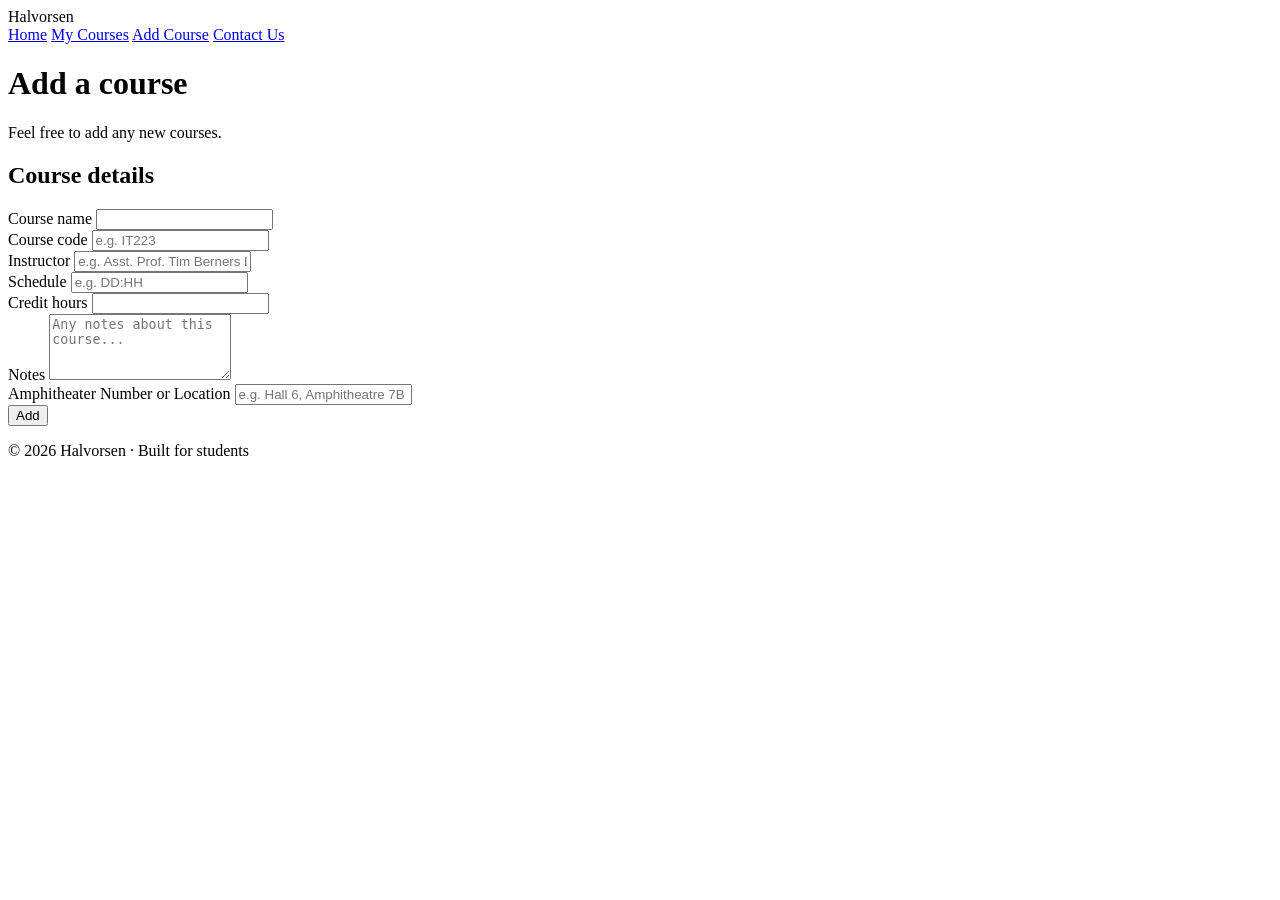
==== add-course.html @ db1ec0a3 "Add files via upload" ====
<!DOCTYPE html>
<html lang="en">
<head>
    <!-- Metadata about the page -->
    <meta charset="UTF-8">
    <title>Halvorsen - Add a course</title>

    <!-- Icon configuration -->
    <link rel="icon" type="image/x-icon" href="assets/favicon.ico">

    <!-- Font family -->
    <link href="https://fonts.googleapis.com/css2?family=Inter:wght@400;500;600&family=JetBrains+Mono:wght@400;500&display=swap" rel="stylesheet">

    <!-- Link to the .css file -->
    <link rel="stylesheet" href="css/style.css">
</head>
<body>

<!-- Header -->
<header>
    <!--  <img src="/LogoHEADER.png" alt="Halvorsen" class="logo-img">  -->
    <span class="logo-name">Halvorsen</span>
    <nav>
        <a href="index.html">Home</a>
        <a href="courses.html">My Courses</a>
        <a href="add-course.html" class="active">Add Course</a>
        <a href="contact.html">Contact Us</a>
    </nav>
</header>

<div class="hero">
    <h1>Add a course</h1>
    <p>Feel free to add any new courses.</p>

</div>
<main>
        <!--  Adding a course form -->
        <div class="ac-form">
            <h2 class="ac_form-title">Course details</h2>
<!-- Course name row  -->
            <div class="ac_form-row">
                <label class="ac_form-label">Course name</label>
                <input class="ac_form-input" type="text">
            </div>
<!-- Course code row    -->
            <div class="ac_form-row">
                <label class="ac_form-label">Course code</label>
                <input class="ac_form-input mono" type="text" placeholder="e.g. IT223">
            </div>
<!-- Instructor       -->
            <div class="ac_form-row">
                <label class="ac_form-label">Instructor</label>
                <input class="ac_form-input"  type="text" placeholder="e.g. Asst. Prof. Tim Berners Lee">
            </div>

<!-- Schedule row -->
            <div class="ac_form-row">
                <label class="ac_form-label">Schedule</label>
                <input class="ac_form-input" rows="2" type="text" placeholder="e.g. DD:HH" >
            </div>
<!-- Credits -->
            <div class="ac_form-row">
                <label class="ac_form-label">Credit hours</label>
                <input class="ac_form-input"  type="text">
            </div>
<!-- Notes -->
            <div class="ac_form-row">
                <label class="ac_form-label">Notes</label>
                <textarea class="ac_form-input" rows="4" placeholder="Any notes about this course..."></textarea>
            </div>
<!--Amphitheater  -->
            <div class="ac_form-row">
                <label class="ac_form-label">Amphitheater Number or Location</label>
                <input class="ac_form-input"  type="text" placeholder="e.g. Hall 6, Amphitheatre 7B">
            </div>

            <button class="submit-btn">Add</button>
        </div>

</main>

<footer>
    <p>© 2026 Halvorsen · Built for students</p>
</footer>
</body>
</html>
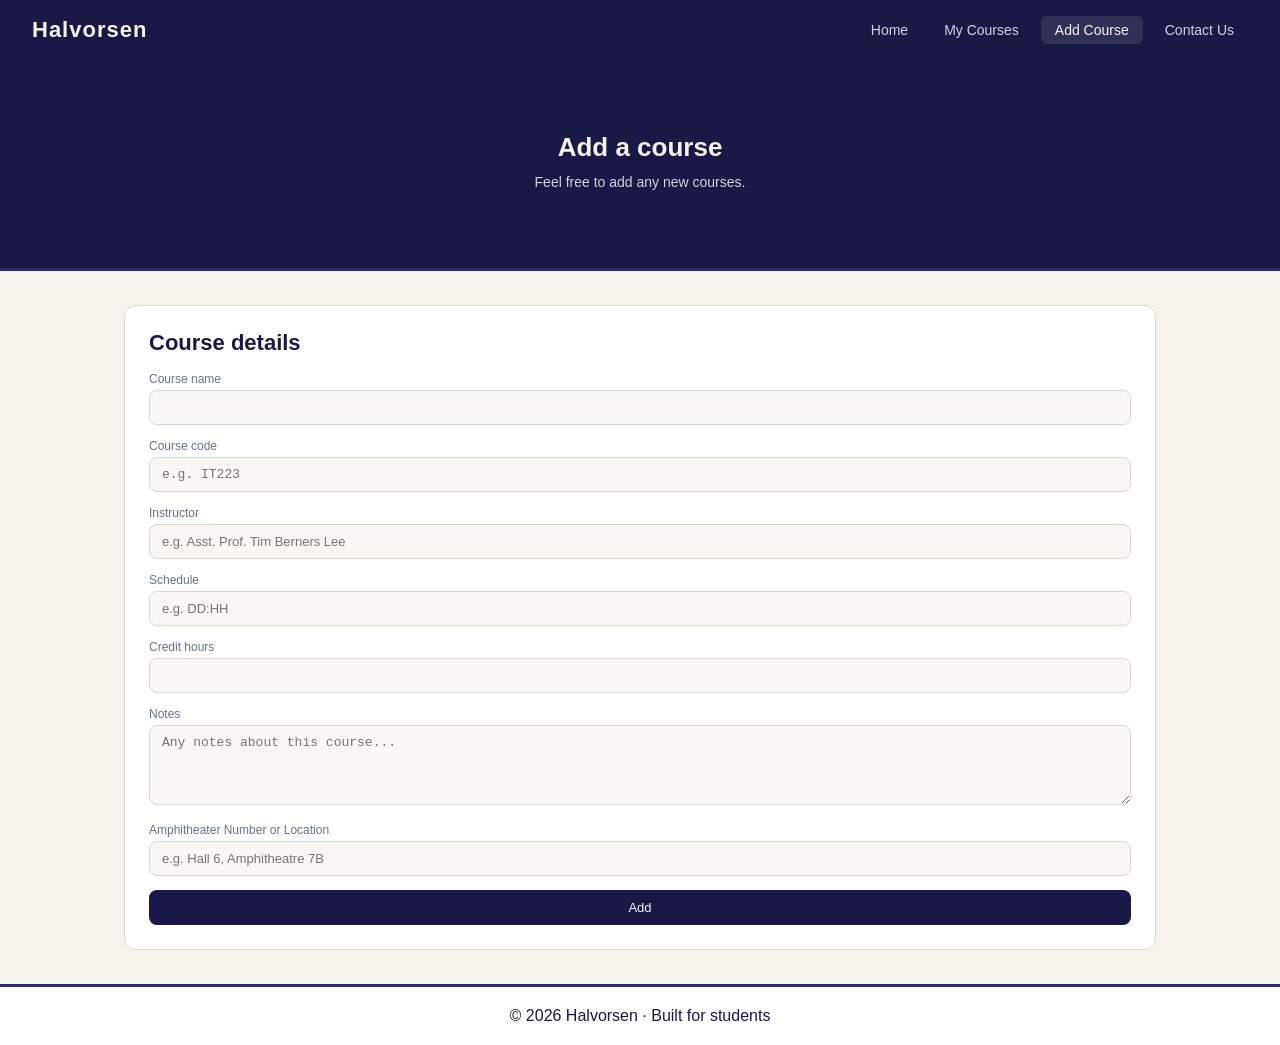
==== commit c2fbc0b2: "Update add-course.html" ====
--- a/add-course.html
+++ b/add-course.html
@@ -4,7 +4,7 @@
     <!-- Metadata about the page -->
     <meta charset="UTF-8">
     <title>Halvorsen - Add a course</title>
-
+    <meta name="viewport" content="width=device-width, initial-scale=1.0">
     <!-- Icon configuration -->
     <link rel="icon" type="image/x-icon" href="assets/favicon.ico">
 
@@ -83,4 +83,4 @@
     <p>© 2026 Halvorsen · Built for students</p>
 </footer>
 </body>
-</html>+</html>
--- a/css/style.css
+++ b/css/style.css
@@ -0,0 +1,723 @@
+body {
+    font-family: 'Inter', sans-serif;
+}
+
+.course-code, .student-id {
+    font-family: 'JetBrains Mono', monospace;
+}
+
+/* Margins */
+* {
+    margin: 0;
+    padding: 0;
+    box-sizing: border-box;
+}
+
+
+body {
+    min-height: 100vh;
+    display: flex;
+    flex-direction: column;
+}
+
+/* To center any paragraph */
+.centered-content {
+    flex: 1;
+    display: flex;
+    justify-content: center;
+    align-items: center;
+    text-align: center;
+    padding: 1rem;
+}
+
+
+
+.image-with-caption img {
+    display: flex;
+    max-width: 56%;
+    height: auto;
+    justify-content: center;
+    align-items: center;
+    border-radius: 6px;
+    gap: 40px;
+    /* Optional rounded corners */
+}
+
+
+
+/* Hero section */
+.hero {
+    background-color: #1e293b;
+    padding: 60px 24px;
+    text-align: center;
+}
+
+.hero p {
+    color: #94a3b8;
+    font-size: 16px;
+    line-height: 1.8;
+}
+
+.hero strong {
+    color: #ffffff;
+    font-size: 32px;
+    font-weight: 600;
+    display: block;
+    margin: 8px 0;
+}
+
+/* ── Variables ── */
+:root {
+    --navy: #2D2B6B;
+    --offwhite: #F5F3EB;
+    --navy-muted: #4a4899;
+    --text-muted: #94a3b8;
+}
+
+/* ── Base ── */
+* {
+    margin: 0;
+    padding: 0;
+    box-sizing: border-box;
+}
+
+body {
+    font-family: 'Inter', sans-serif;
+    background-color: var(--offwhite);
+    color: var(--navy);
+}
+
+/* ── Header ── */
+header {
+    background-color: var(--navy);
+    padding: 16px 32px;
+    display: flex;
+    align-items: center;
+    justify-content: space-between;
+}
+
+header .logo {
+    color: var(--offwhite);
+    font-size: 20px;
+    font-weight: 600;
+    letter-spacing: 0.5px;
+}
+
+/* ── Navbar ── */
+nav {
+    display: flex;
+    gap: 8px;
+}
+
+nav a {
+    color: var(--text-muted);
+    text-decoration: none;
+    font-size: 14px;
+    padding: 6px 14px;
+    border-radius: 6px;
+    transition: 0.3s;
+}
+
+nav a:hover {
+    background-color: rgba(255, 255, 255, 0.1);
+    color: var(--offwhite);
+}
+
+nav a.active {
+    background-color: rgba(255, 255, 255, 0.1);
+    color: var(--offwhite);
+}
+
+/* ── Hero ── */
+.hero {
+    background-color: var(--navy);
+    padding: 72px 24px;
+    text-align: center;
+    border-bottom: 3px solid var(--navy-muted);
+}
+
+.hero p {
+    color: var(--text-muted);
+    font-size: 16px;
+    line-height: 1.9;
+}
+
+.hero strong {
+    color: var(--offwhite);
+    font-size: 32px;
+    font-weight: 600;
+    display: block;
+    margin: 10px 0;
+    letter-spacing: 0.5px;
+}
+
+/* ── Variables ── */
+:root {
+    --navy: #1a1844;
+    --offwhite: #F5F3EB;
+    --navy-muted: #2D2B6B;
+    --text-muted: #cbd5e1;
+}
+
+/* ── Hero ── */
+.hero {
+    background-color: var(--navy);
+    padding: 72px 24px;
+    text-align: center;
+    border-bottom: 3px solid var(--navy-muted);
+}
+
+.hero p {
+    color: var(--offwhite);
+    font-size: 18px;
+    line-height: 1.9;
+}
+
+.hero strong {
+    color: var(--offwhite);
+    font-size: 38px;
+    font-weight: 600;
+    display: block;
+    margin: 10px 0;
+    letter-spacing: 1px;
+}
+
+/* ── About Section ── */
+.about {
+    padding: 64px 32px;
+    background-color: var(--offwhite);
+    display: flex;
+    flex-direction: column;
+    align-items: center;
+    text-align: center;
+    gap: 16px;
+}
+
+.about h2 {
+    font-size: 24px;
+    font-weight: 600;
+    color: var(--navy);
+}
+
+.about p {
+    font-size: 15px;
+    color: #4a4869;
+    line-height: 1.8;
+    max-width: 600px;
+}
+
+.about-cards {
+    display: grid;
+    grid-template-columns: repeat(3, 1fr);
+    gap: 16px;
+    margin-top: 24px;
+    width: 100%;
+    max-width: 860px;
+}
+
+.about-card {
+    background: #ffffff;
+    border: 0.5px solid #ddd8cc;
+    border-radius: 12px;
+    padding: 24px 20px;
+    text-align: left;
+}
+
+.about-card h3 {
+    font-size: 15px;
+    font-weight: 600;
+    color: var(--navy);
+    margin-bottom: 8px;
+}
+
+.about-card p {
+    font-size: 13px;
+    color: #64748b;
+    line-height: 1.7;
+}
+
+@media (max-width: 768px) {
+    .about-cards {
+        grid-template-columns: 1fr;
+    }
+}
+footer {
+    background-color: #ffffff;
+    padding: 20px 32px;
+    text-align: center;
+    border-top: 3px solid var(--navy-muted);
+}
+/* For the logo in the header */
+.logo-img {
+    height: 48px;
+    width: auto;
+}
+/* For the title in the header */
+.logo-wrap {
+    display: flex;
+    align-items: center;
+    gap: 4px;
+}
+
+.logo-name {
+    color: var(--offwhite);
+    font-size: 22px;
+    font-weight: 600;
+    letter-spacing: 1px;
+}
+
+/* ── Page Hero (used on inner pages) ── */
+.hero h1 {
+    color: var(--offwhite);
+    font-size: 26px;
+    font-weight: 600;
+    margin-bottom: 6px;
+}
+
+.hero p {
+    color: #cbd5e1;
+    font-size: 14px;
+}
+
+/* ── Contact Page ── */
+.contact-body {
+    display: grid;
+    grid-template-columns: 1fr 1fr;
+    gap: 24px;
+    padding: 40px 32px;
+    background-color: var(--offwhite);
+}
+
+.contact-info {
+    display: flex;
+    flex-direction: column;
+    gap: 12px;
+}
+
+.contact-info-title {
+    font-size: 15px;
+    font-weight: 600;
+    color: var(--navy);
+    margin-bottom: 4px;
+}
+
+.info-item {
+    background: #ffffff;
+    border: 0.5px solid #ddd8cc;
+    border-radius: 10px;
+    padding: 12px 14px;
+    display: flex;
+    align-items: center;
+    gap: 12px;
+    transition: 0.3s;
+}
+
+.info-item:hover {
+    border-color: var(--navy);
+}
+
+.info-icon {
+    width: 36px;
+    height: 36px;
+    border-radius: 50%;
+    background: #e8e6f0;
+    display: flex;
+    align-items: center;
+    justify-content: center;
+    font-size: 12px;
+    font-weight: 600;
+    color: var(--navy);
+    flex-shrink: 0;
+}
+
+.info-label {
+    font-size: 11px;
+    color: #94a3b8;
+}
+
+.info-value {
+    font-size: 13px;
+    font-weight: 500;
+    color: var(--navy);
+    margin-top: 2px;
+}
+
+/* ── Contact Form ── */
+.contact-form {
+    background: #ffffff;
+    border: 0.5px solid #ddd8cc;
+    border-radius: 12px;
+    padding: 24px;
+}
+
+.form-title {
+    font-size: 15px;
+    font-weight: 600;
+    color: var(--navy);
+    margin-bottom: 16px;
+}
+
+.form-row {
+    margin-bottom: 14px;
+}
+
+.form-label {
+    font-size: 12px;
+    color: #64748b;
+    margin-bottom: 4px;
+    display: block;
+}
+
+.form-input {
+    width: 100%;
+    padding: 9px 12px;
+    border: 0.5px solid #ddd8cc;
+    border-radius: 8px;
+    font-size: 13px;
+    background: #f8f7f3;
+    color: var(--navy);
+    transition: 0.3s;
+}
+
+.form-input:focus {
+    outline: none;
+    border-color: var(--navy);
+}
+
+.form-textarea {
+    width: 100%;
+    padding: 9px 12px;
+    border: 0.5px solid #ddd8cc;
+    border-radius: 8px;
+    font-size: 13px;
+    background: #f8f7f3;
+    color: var(--navy);
+    resize: none;
+    transition: 0.3s;
+}
+
+.form-textarea:focus {
+    outline: none;
+    border-color: var(--navy);
+}
+
+.submit-btn {
+    background: var(--navy);
+    color: var(--offwhite);
+    border: none;
+    padding: 10px 20px;
+    border-radius: 8px;
+    font-size: 13px;
+    font-weight: 500;
+    cursor: pointer;
+    width: 100%;
+    transition: 0.3s;
+}
+
+.submit-btn:hover {
+    background: var(--navy-muted);
+}
+
+
+.courses-card {
+    background-color: #ffffff;
+/* Makes the background color offwhite by the variables we declared in root.  */
+    border: 0.5px solid #ddd8cc;
+/* Thickness : Style : color (Parameters)
+(All three values are required for the border to be shown)  */
+    border-radius: 10px;
+    padding: 20px 16px;
+    /*Inner spacing*/
+    text-align: center;
+}
+.cards-row {
+    display: grid;
+    /* Turns this div into a grid container.
+    Its direct children (the 3 cards) will now be arranged in a grid. */
+    grid-template-columns: repeat(3, 1fr);
+    /* Defines 3 columns of equal width. 1fr means "1 fraction of available space".
+       */
+    gap: 12px;
+    /*Gap between each card and another*/
+    margin-top: 24px;
+    margin-bottom: 28px;
+    margin-left: 24px;
+    margin-right: 24px;
+    /* No explain needed  */
+}
+.courses-card-title {
+    font-size: 26px;
+    /* Kinda large  */
+    font-weight: 600;
+    /* How bold the text is */
+    color: var(--navy);
+
+}
+.courses-card-label {
+    font-size: 13px;
+    font-weight: 600;
+    color: #94a3b8;
+    /*  muted gray-blue  */
+    margin-top: 2px;
+    /*Adds a little space between the title and the label    */
+}
+
+
+
+/* ── Table Section ── */
+.table-section {
+    padding: 0 24px 40px;
+    background-color: var(--offwhite);
+}
+
+.table-wrap {
+    background: #ffffff;
+    border: 0.5px solid #ddd8cc;
+    border-radius: 12px;
+    overflow: hidden;
+}
+
+.table-header {
+    background: #fafaf7;
+    padding: 14px 20px;
+    display: flex;
+    align-items: center;
+    justify-content: space-between;
+    border-bottom: 0.5px solid #ddd8cc;
+}
+
+.table-title {
+    font-size: 14px;
+    font-weight: 600;
+    color: var(--navy);
+}
+
+.add-course-btn {
+    background: var(--navy);
+    color: var(--offwhite);
+    text-decoration: none;
+    padding: 7px 14px;
+    border-radius: 7px;
+    font-size: 12px;
+    transition: 0.3s;
+}
+
+.add-course-btn:hover {
+    background: var(--navy-muted);
+}
+
+/* Table */
+table {
+    width: 100%;
+    border-collapse: collapse;
+    /*  removes spacing between cell borders. */
+    font-size: 13px;
+}
+
+th {
+    /* Properties configurations, found in the header*/
+    background: var(--navy);
+    color: #94a3b8;
+    padding: 10px 16px;
+    text-align: left;
+    font-weight: 500;
+    border-bottom: 0.5px solid #ddd8cc;
+}
+
+td {
+    /* Data cells configurations */
+    padding: 11px 16px;
+    border-bottom: 0.5px solid #f1efe8;
+    color: var(--navy);
+}
+
+tr:last-child td {
+    border-bottom: none;
+    /* removes the last border as the last row has its own border than the wrapper border.  */
+}
+
+tr:nth-child(even) td {
+    background: #fafaf7;
+    /* Gives this color to the even data rows   */
+}
+
+tr:hover td {
+    background: #f1efe8;
+    /* When hovered apply this color    */
+}
+
+/*  Mono font for course codes  */
+.mono {
+    font-family: 'JetBrains Mono', monospace;
+    font-size: 11px;
+    color: #4a4869;
+}
+
+
+/* ── Add course form ── */
+.ac-form {
+    background: #ffffff;
+    border: 0.5px solid #ddd8cc;
+    border-radius: 12px;
+    padding: 24px;
+    margin-top: 34px;
+    margin-bottom: 34px;
+    margin-left: 124px;
+    margin-right: 124px;
+}
+
+.ac_form-title {
+    font-size: 22px;
+    font-weight: 600;
+    color: var(--navy);
+    margin-bottom: 16px;
+}
+
+.ac_form-row {
+    margin-bottom: 14px;
+}
+
+.ac_form-label {
+    font-size: 12px;
+    color: #64748b;
+    margin-bottom: 4px;
+    display: block;
+}
+
+.ac_form-input {
+    width: 100%;
+    padding: 9px 12px;
+    border: 0.5px solid #ddd8cc;
+    border-radius: 8px;
+    font-size: 13px;
+    background: #f8f7f3;
+    color: var(--navy);
+    transition: 0.3s;
+}
+
+.ac_form-input:focus {
+    outline: none;
+    border-color: var(--navy);
+}
+
+.ac_form-textarea {
+    width: 100%;
+    padding: 9px 12px;
+    border: 0.5px solid #ddd8cc;
+    border-radius: 8px;
+    font-size: 13px;
+    background: #f8f7f3;
+    color: var(--navy);
+    resize: none;
+    transition: 0.3s;
+}
+
+.ac_form-textarea:focus {
+    outline: none;
+    border-color: var(--navy);
+}
+
+.add-btn {
+    background: var(--navy);
+    color: var(--offwhite);
+    border: none;
+    padding: 10px 20px;
+    border-radius: 8px;
+    font-size: 13px;
+    font-weight: 500;
+    cursor: pointer;
+    width: 100%;
+    transition: 0.3s;
+}
+
+.add-btn:hover {
+    background: var(--navy-muted);
+}
+
+
+/* ── Responsive Section ── */
+@media (max-width: 768px) {
+    /* Stack the header and nav for more room */
+    header {
+        flex-direction: column;
+        gap: 12px;
+        padding: 16px;
+    }
+
+    nav {
+        flex-wrap: wrap;
+        justify-content: center;
+    }
+
+    /* Collapse About cards and Courses cards to 1 column */
+    .about-cards, 
+    .cards-row {
+        grid-template-columns: 1fr;
+        margin-left: 16px;
+        margin-right: 16px;
+    }
+
+    /* Fix the "Add Course" form margins so it isn't crushed */
+    .ac-form {
+        margin-left: 16px;
+        margin-right: 16px;
+        padding: 20px;
+    }
+
+    /* Make the logo/hero image larger on mobile */
+    .image-with-caption img {
+        max-width: 90%;
+    }
+
+    /* Stack contact info and form (already in your code, keeping for consistency) */
+    .contact-body {
+        grid-template-columns: 1fr;
+        padding: 24px 16px;
+    }
+
+    /* Adjust font sizes for smaller screens */
+    .hero strong {
+        font-size: 28px;
+    }
+
+    .hero h1 {
+        font-size: 22px;
+    }
+
+    /* Allow the table to scroll horizontally without breaking the page width */
+    .table-section {
+        padding: 0 16px 40px;
+    }
+    
+    .table-wrap {
+        overflow-x: auto;
+    }
+
+    table {
+        min-width: 600px; /* Ensures table doesn't get too squashed to read */
+    }
+}
+
+/* Extra small devices */
+@media (max-width: 480px) {
+    nav a {
+        font-size: 12px;
+        padding: 6px 8px;
+    }
+    
+    .logo-name {
+        font-size: 18px;
+    }
+}
+
+@media (max-width: 768px) {
+    table {
+        display: block;
+        overflow-x: auto;
+    }
+}
+@media (max-width: 768px) {
+    .contact-body {
+        grid-template-columns: 1fr;
+    }
+}
